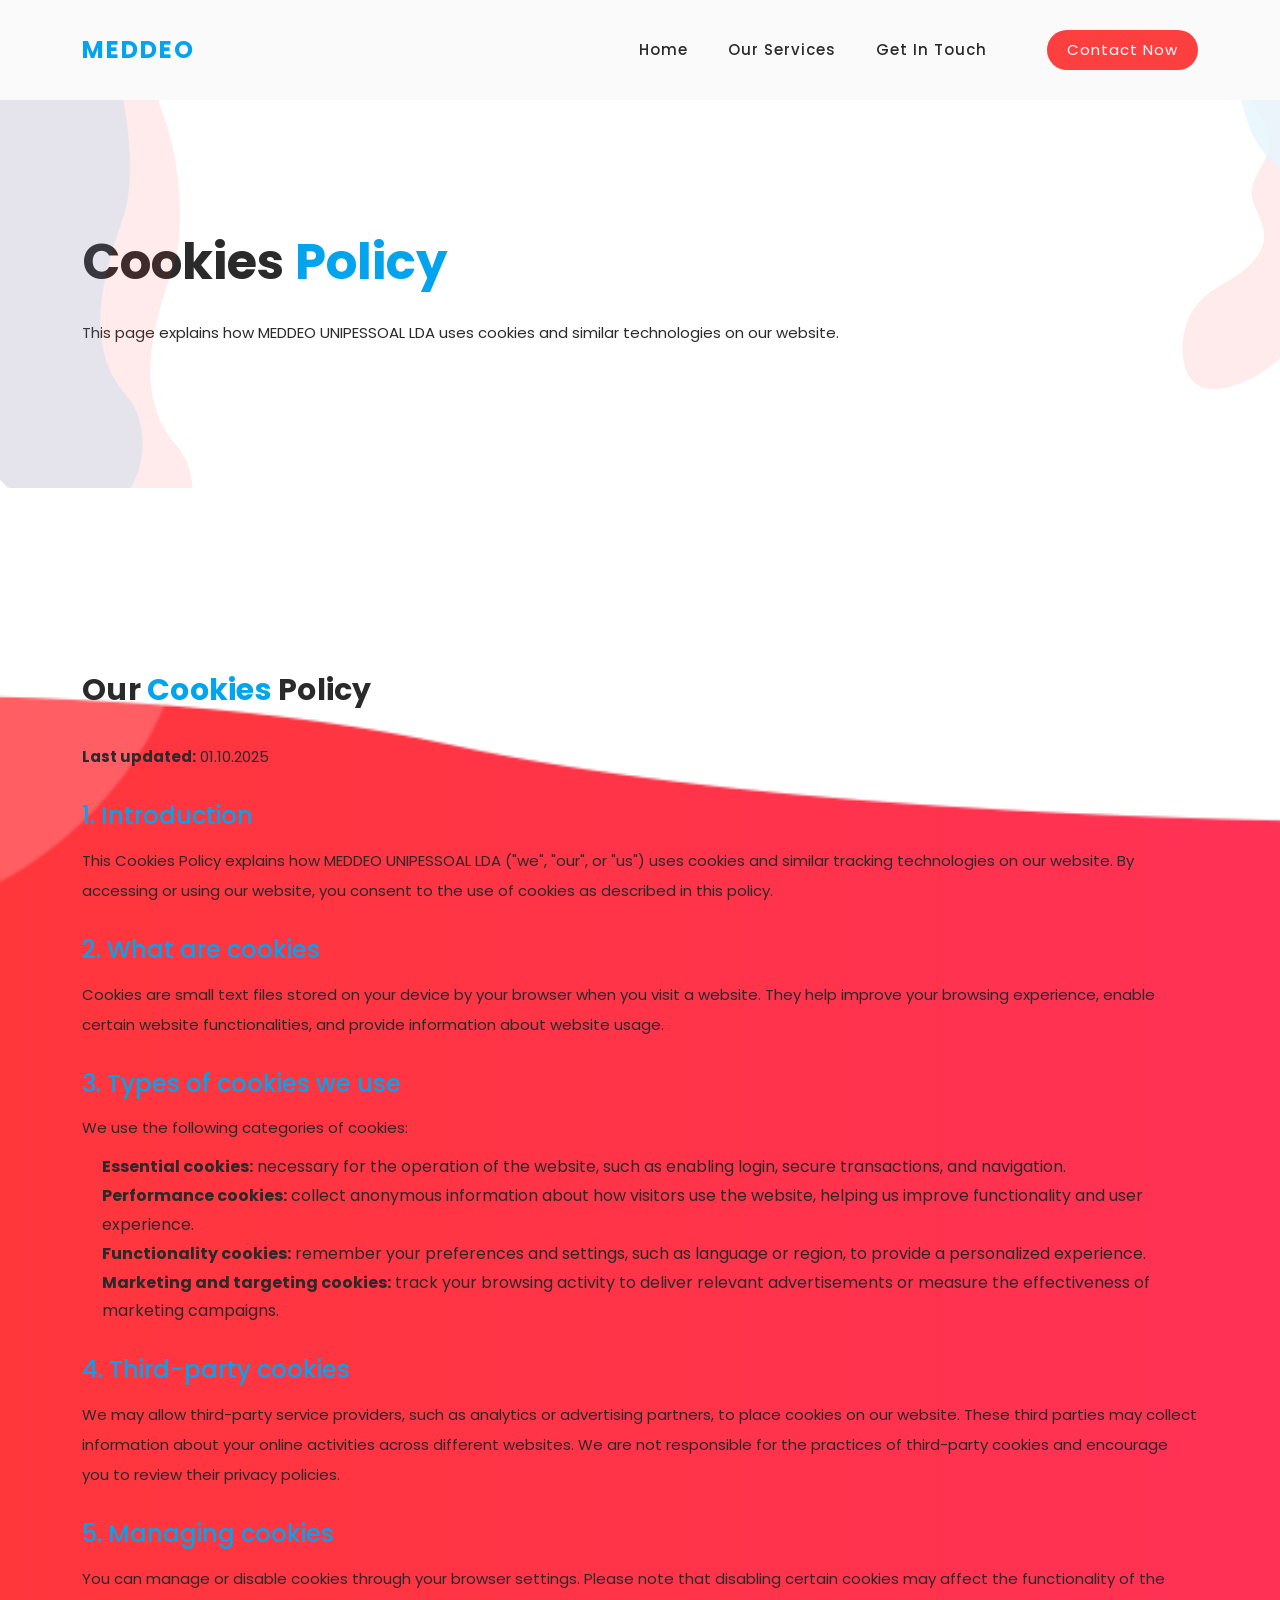
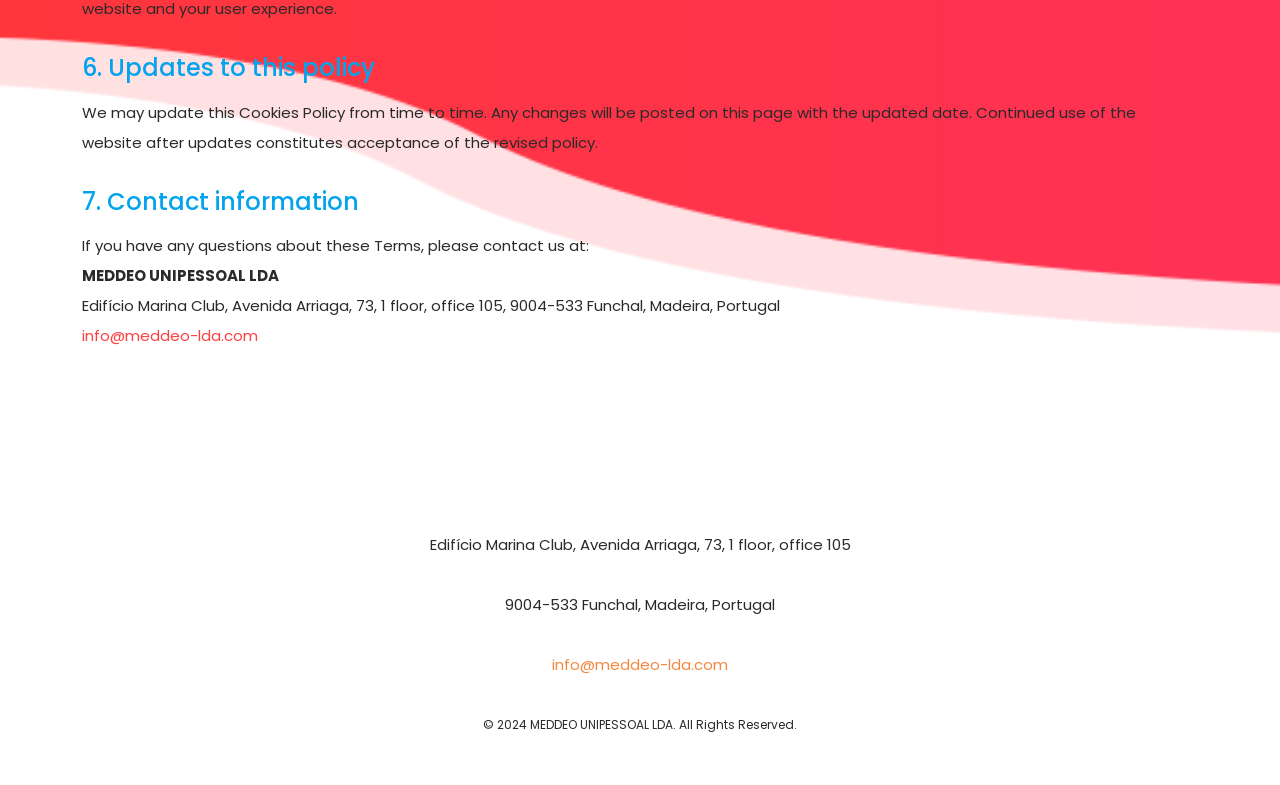
==== cookies-policy.html @ a33d06f6 "a" ====
<!DOCTYPE html>
<html lang="en">

  <head>

    <meta charset="UTF-8">
    <meta name="viewport" content="width=device-width, initial-scale=1, shrink-to-fit=no">
    <meta name="description" content="MEDDEO UNIPESSOAL LDA - Cookies Policy">
    <meta name="author" content="MEDDEO UNIPESSOAL LDA">
    <link rel="preconnect" href="https://fonts.gstatic.com">
    <link href="https://fonts.googleapis.com/css2?family=Poppins:wght@100;200;300;400;500;600;700;800;900&display=swap" rel="stylesheet">

    <title>Cookies Policy - MEDDEO UNIPESSOAL LDA</title>

    <!-- Bootstrap core CSS -->
    <link href="vendor/bootstrap/css/bootstrap.min.css" rel="stylesheet">

    <!-- Additional CSS Files -->
    <link rel="stylesheet" href="assets/css/fontawesome.css">
    <link rel="stylesheet" href="assets/css/templatemo-space-dynamic.css">
    <link rel="stylesheet" href="assets/css/animated.css">
    <link rel="stylesheet" href="assets/css/owl.css">

  </head>

<body>

  <!-- ***** Preloader Start ***** -->
  <div id="js-preloader" class="js-preloader">
    <div class="preloader-inner">
      <span class="dot"></span>
      <div class="dots">
        <span></span>
        <span></span>
        <span></span>
      </div>
    </div>
  </div>
  <!-- ***** Preloader End ***** -->

  <!-- ***** Header Area Start ***** -->
  <header class="header-area header-sticky wow slideInDown" data-wow-duration="0.75s" data-wow-delay="0s">
    <div class="container">
      <div class="row">
        <div class="col-12">
          <nav class="main-nav">
            <!-- ***** Logo Start ***** -->
            <a href="index.html" class="logo">
              <h4>MEDDEO</h4>
            </a>
            <!-- ***** Logo End ***** -->
            <!-- ***** Menu Start ***** -->
            <ul class="nav">
              <li class="scroll-to-section"><a href="index.html#top">Home</a></li>
              <li class="scroll-to-section"><a href="index.html#services">Our Services</a></li>
              <li class="scroll-to-section"><a href="index.html#contact">Get in Touch</a></li>
              <li><div class="main-red-button"><a href="index.html#contact">Contact Now</a></div></li> 
            </ul>        
            <a class='menu-trigger'>
                <span>Menu</span>
            </a>
            <!-- ***** Menu End ***** -->
          </nav>
        </div>
      </div>
    </div>
  </header>
  <!-- ***** Header Area End ***** -->

  <div class="main-banner wow fadeIn" id="top" data-wow-duration="1s" data-wow-delay="0.5s" style="padding: 120px 0px 60px 0px;">
    <div class="container">
      <div class="row">
        <div class="col-lg-12">
          <div class="row">
            <div class="col-lg-12 align-self-center">
              <div class="left-content header-text wow fadeInLeft" data-wow-duration="1s" data-wow-delay="1s">
                <h2>Cookies <em>Policy</em></h2>
                <p>This page explains how MEDDEO UNIPESSOAL LDA uses cookies and similar technologies on our website.</p>
              </div>
            </div>
          </div>
        </div>
      </div>
    </div>
  </div>

  <div id="about" class="about-us section" style="padding-top: 60px;">
    <div class="container">
      <div class="row">
        <div class="col-lg-12">
          <div class="section-heading">
            <h2>Our <em>Cookies</em> Policy</h2>
            <div style="margin-top: 30px; color: #2a2a2a; line-height: 1.8;">
              <p><strong>Last updated:</strong> 01.10.2025</p>

              <h4 style="margin-top: 30px; margin-bottom: 15px; color: #03a4ed;">1. Introduction</h4>
              <p>This Cookies Policy explains how MEDDEO UNIPESSOAL LDA ("we", "our", or "us") uses cookies and similar tracking technologies on our website. By accessing or using our website, you consent to the use of cookies as described in this policy.</p>

              <h4 style="margin-top: 30px; margin-bottom: 15px; color: #03a4ed;">2. What are cookies</h4>
              <p>Cookies are small text files stored on your device by your browser when you visit a website. They help improve your browsing experience, enable certain website functionalities, and provide information about website usage.</p>

              <h4 style="margin-top: 30px; margin-bottom: 15px; color: #03a4ed;">3. Types of cookies we use</h4>
              <p>We use the following categories of cookies:</p>
              <ul style="margin-left: 20px; margin-top: 10px;">
                <li><strong>Essential cookies:</strong> necessary for the operation of the website, such as enabling login, secure transactions, and navigation.</li>
                <li><strong>Performance cookies:</strong> collect anonymous information about how visitors use the website, helping us improve functionality and user experience.</li>
                <li><strong>Functionality cookies:</strong> remember your preferences and settings, such as language or region, to provide a personalized experience.</li>
                <li><strong>Marketing and targeting cookies:</strong> track your browsing activity to deliver relevant advertisements or measure the effectiveness of marketing campaigns.</li>
              </ul>

              <h4 style="margin-top: 30px; margin-bottom: 15px; color: #03a4ed;">4. Third-party cookies</h4>
              <p>We may allow third-party service providers, such as analytics or advertising partners, to place cookies on our website. These third parties may collect information about your online activities across different websites. We are not responsible for the practices of third-party cookies and encourage you to review their privacy policies.</p>

              <h4 style="margin-top: 30px; margin-bottom: 15px; color: #03a4ed;">5. Managing cookies</h4>
              <p>You can manage or disable cookies through your browser settings. Please note that disabling certain cookies may affect the functionality of the website and your user experience.</p>

              <h4 style="margin-top: 30px; margin-bottom: 15px; color: #03a4ed;">6. Updates to this policy</h4>
              <p>We may update this Cookies Policy from time to time. Any changes will be posted on this page with the updated date. Continued use of the website after updates constitutes acceptance of the revised policy.</p>

              <h4 style="margin-top: 30px; margin-bottom: 15px; color: #03a4ed;">7. Contact information</h4>
              <p>If you have any questions about these Terms, please contact us at:</p>
              <p><strong>MEDDEO UNIPESSOAL LDA</strong><br>
              Edifício Marina Club, Avenida Arriaga, 73, 1 floor, office 105, 9004-533 Funchal, Madeira, Portugal<br>
              <a href="mailto:info@meddeo-lda.com" style="color: #fe3f40;">info@meddeo-lda.com</a></p>
            </div>
          </div>
        </div>
      </div>
    </div>
  </div>

  <footer id="newsletter">
    <div class="container">
      <div class="row">
        <div class="col-lg-12 wow fadeIn" data-wow-duration="1s" data-wow-delay="0.25s">
          <div style="text-align: center; color: #fff;">
            <h4 style="margin-bottom: 20px;">MEDDEO UNIPESSOAL LDA</h4>
            <p style="margin-bottom: 10px;">Edifício Marina Club, Avenida Arriaga, 73, 1 floor, office 105</p>
            <p style="margin-bottom: 10px;">9004-533 Funchal, Madeira, Portugal</p>
            <p style="margin-bottom: 20px;"><a href="mailto:info@meddeo-lda.com" style="color: #f48840;">info@meddeo-lda.com</a></p>
            <p style="font-size: 12px; margin-top: 30px;">© 2024 MEDDEO UNIPESSOAL LDA. All Rights Reserved.</p>
          </div>
        </div>
      </div>
    </div>
  </footer>

  <!-- Scripts -->
  <script src="vendor/jquery/jquery.min.js"></script>
  <script src="vendor/bootstrap/js/bootstrap.bundle.min.js"></script>
  <script src="assets/js/owl-carousel.js"></script>
  <script src="assets/js/animation.js"></script>
  <script src="assets/js/imagesloaded.js"></script>
  <script src="assets/js/templatemo-custom.js"></script>

</body>
</html>
---- assets/css/templatemo-space-dynamic.css ----
/* 

TemplateMo 562 Space Dynamic

https://templatemo.com/tm-562-space-dynamic

*/

/* ---------------------------------------------
Table of contents
------------------------------------------------
01. font & reset css
02. reset
03. global styles
04. header
05. banner
06. features
07. testimonials
08. contact
09. footer
10. preloader
11. search
12. portfolio

--------------------------------------------- */
/* 
---------------------------------------------
font & reset css
--------------------------------------------- 
*/
@import url('https://fonts.googleapis.com/css2?family=Poppins:wght@100;200;300;400;500;600;700;800;900&display=swap');
/* 
---------------------------------------------
reset
--------------------------------------------- 
*/
html, body, div, span, applet, object, iframe, h1, h2, h3, h4, h5, h6, p, blockquote, div
pre, a, abbr, acronym, address, big, cite, code, del, dfn, em, font, img, ins, kbd, q,
s, samp, small, strike, strong, sub, sup, tt, var, b, u, i, center, dl, dt, dd, ol, ul, li,
figure, header, nav, section, article, aside, footer, figcaption {
  margin: 0;
  padding: 0;
  border: 0;
  outline: 0;
}

/* clear fix */
.grid:after {
  content: '';
  display: block;
  clear: both;
}

/* ---- .grid-item ---- */

.grid-sizer,
.grid-item {
  width: 50%;
}

.grid-item {
  float: left;
}

.grid-item img {
  display: block;
  max-width: 100%;
}

.clearfix:after {
  content: ".";
  display: block;
  clear: both;
  visibility: hidden;
  line-height: 0;
  height: 0;
}

.clearfix {
  display: inline-block;
}

html[xmlns] .clearfix {
  display: block;
}

* html .clearfix {
  height: 1%;
}

ul, li {
  padding: 0;
  margin: 0;
  list-style: none;
}

header, nav, section, article, aside, footer, hgroup {
  display: block;
}

* {
  box-sizing: border-box;
}

html, body {
  font-family: 'Poppins', sans-serif;
  font-weight: 400;
  background-color: #fff;
  -ms-text-size-adjust: 100%;
  -webkit-font-smoothing: antialiased;
  -moz-osx-font-smoothing: grayscale;
}

a {
  text-decoration: none !important;
}

h1, h2, h3, h4, h5, h6 {
  margin-top: 0px;
  margin-bottom: 0px;
}

ul {
  margin-bottom: 0px;
}

p {
  font-size: 15px;
  line-height: 30px;
  color: #2a2a2a;
}

img {
  width: 100%;
  overflow: hidden;
}

/* 
---------------------------------------------
global styles
--------------------------------------------- 
*/
html,
body {
  background: #fff;
  font-family: 'Poppins', sans-serif;
}

::selection {
  background: #03a4ed;
  color: #fff;
}

::-moz-selection {
  background: #03a4ed;
  color: #fff;
}

@media (max-width: 991px) {
  html, body {
    overflow-x: hidden;
  }
  .mobile-top-fix {
    margin-top: 30px;
    margin-bottom: 0px;
  }
  .mobile-bottom-fix {
    margin-bottom: 30px;
  }
  .mobile-bottom-fix-big {
    margin-bottom: 60px;
  }
}

.page-section {
  margin-top: 120px;
}

.section-heading h2 {
  font-size: 30px;
  text-transform: capitalize;
  color: #2a2a2a;
  font-weight: 700;
  letter-spacing: 0.25px;
  position: relative;
  z-index: 2;
  line-height: 44px;
}

.section-heading h2 em {
  font-style: normal;
  color: #03a4ed;
}

.section-heading h2 span {
  color: #fe3f40;
}

.main-blue-button a {
  display: inline-block;
  background-color: #03a4ed;
  font-size: 15px;
  font-weight: 400;
  color: #fff;
  text-transform: capitalize;
  padding: 12px 25px;
  border-radius: 23px;
  letter-spacing: 0.25px;
}

.main-red-button a {
  display: inline-block;
  background-color: #fe3f40;
  font-size: 15px;
  font-weight: 400;
  color: #fff;
  text-transform: capitalize;
  padding: 12px 25px;
  border-radius: 23px;
  letter-spacing: 0.25px;
}

.main-white-button a {
  display: inline-block;
  background-color: #fff;
  font-size: 15px;
  font-weight: 400;
  color: #fe3f40;
  text-transform: capitalize;
  padding: 12px 25px;
  border-radius: 23px;
  letter-spacing: 0.25px;
}

/* 
---------------------------------------------
header
--------------------------------------------- 
*/

.background-header {
  background-color: #fff!important;
  height: 80px!important;
  position: fixed!important;
  top: 0px;
  left: 0px;
  right: 0px;
  box-shadow: 0px 0px 10px rgba(0,0,0,0.15)!important;
}

.background-header .logo,
.background-header .main-nav .nav li a {
  color: #1e1e1e!important;
}

.background-header .main-nav .nav li:hover a {
  color: #fe3f40!important;
}

.background-header .nav li a.active {
  color: #fe3f40!important;
}

.header-area {
  background-color: #fafafa;
  position: absolute;
  top: 0px;
  left: 0px;
  right: 0px;
  z-index: 100;
  height: 100px;
  -webkit-transition: all .5s ease 0s;
  -moz-transition: all .5s ease 0s;
  -o-transition: all .5s ease 0s;
  transition: all .5s ease 0s;
}

.header-area .main-nav {
  min-height: 80px;
  background: transparent;
}

.header-area .main-nav .logo {
  line-height: 100px;
  color: #fff;
  font-size: 24px;
  font-weight: 700;
  text-transform: uppercase;
  letter-spacing: 2px;
  float: left;
  -webkit-transition: all 0.3s ease 0s;
  -moz-transition: all 0.3s ease 0s;
  -o-transition: all 0.3s ease 0s;
  transition: all 0.3s ease 0s;
}

.header-area .main-nav .logo h4 {
    font-size: 24px;
    font-weight: 700;
    text-transform: uppercase;
    color: #03a4ed;
    line-height: 100px;
    float: left;
    -webkit-transition: all 0.3s ease 0s;
    -moz-transition: all 0.3s ease 0s;
    -o-transition: all 0.3s ease 0s;
    transition: all 0.3s ease 0s;
}

.logo h4 span {
  color: #fe3f40;
}

.background-header .main-nav .logo h4 {
  line-height: 80px;
}

.background-header .main-nav .nav {
  margin-top: 20px !important;
}

.header-area .main-nav .nav {
  float: right;
  margin-top: 30px;
  margin-right: 0px;
  background-color: transparent;
  -webkit-transition: all 0.3s ease 0s;
  -moz-transition: all 0.3s ease 0s;
  -o-transition: all 0.3s ease 0s;
  transition: all 0.3s ease 0s;
  position: relative;
  z-index: 999;
}

.header-area .main-nav .nav li {
  padding-left: 20px;
  padding-right: 20px;
}

.header-area .main-nav .nav li:last-child {
  padding-right: 0px;
  padding-left: 40px;
}

.header-area .main-nav .nav li:last-child a ,
.background-header .main-nav .nav li:last-child a {
  color: #fff !important;
  padding: 0px 20px;
  font-weight: 400;
}

.header-area .main-nav .nav li:last-child a:hover,
.header-area .main-nav .nav li:last-child a.active {
  color: #fff !important;
}

.header-area .main-nav .nav li a {
  display: block;
  font-weight: 500;
  font-size: 15px;
  color: #2a2a2a;
  text-transform: capitalize;
  -webkit-transition: all 0.3s ease 0s;
  -moz-transition: all 0.3s ease 0s;
  -o-transition: all 0.3s ease 0s;
  transition: all 0.3s ease 0s;
  height: 40px;
  line-height: 40px;
  border: transparent;
  letter-spacing: 1px;
}

.header-area .main-nav .nav li a {
  color: #2a2a2a;
}

.header-area .main-nav .nav li:hover a,
.header-area .main-nav .nav li a.active {
  color: #fe3f40!important;
}

.background-header .main-nav .nav li:hover a,
.background-header .main-nav .nav li a.active {
  color: #fe3f40!important;
  opacity: 1;
}

.header-area .main-nav .nav li:last-child a:hover ,
.background-header .main-nav .nav li:last-child a:hover {
  background-color: #03a4ed;
}

.header-area .main-nav .nav li.submenu {
  position: relative;
  padding-right: 30px;
}

.header-area .main-nav .nav li.submenu:after {
  font-family: FontAwesome;
  content: "\f107";
  font-size: 12px;
  color: #2a2a2a;
  position: absolute;
  right: 18px;
  top: 12px;
}

.background-header .main-nav .nav li.submenu:after {
  color: #2a2a2a;
}

.header-area .main-nav .nav li.submenu ul {
  position: absolute;
  width: 200px;
  box-shadow: 0 2px 28px 0 rgba(0, 0, 0, 0.06);
  overflow: hidden;
  top: 50px;
  opacity: 0;
  transform: translateY(+2em);
  visibility: hidden;
  z-index: -1;
  transition: all 0.3s ease-in-out 0s, visibility 0s linear 0.3s, z-index 0s linear 0.01s;
}

.header-area .main-nav .nav li.submenu ul li {
  margin-left: 0px;
  padding-left: 0px;
  padding-right: 0px;
}

.header-area .main-nav .nav li.submenu ul li a {
  opacity: 1;
  display: block;
  background: #f7f7f7;
  color: #2a2a2a!important;
  padding-left: 20px;
  height: 40px;
  line-height: 40px;
  -webkit-transition: all 0.3s ease 0s;
  -moz-transition: all 0.3s ease 0s;
  -o-transition: all 0.3s ease 0s;
  transition: all 0.3s ease 0s;
  position: relative;
  font-size: 13px;
  font-weight: 400;
  border-bottom: 1px solid #eee;
}

.header-area .main-nav .nav li.submenu ul li a:hover {
  background: #fff;
  color: #fe3f40!important;
  padding-left: 25px;
}

.header-area .main-nav .nav li.submenu ul li a:hover:before {
  width: 3px;
}

.header-area .main-nav .nav li.submenu:hover ul {
  visibility: visible;
  opacity: 1;
  z-index: 1;
  transform: translateY(0%);
  transition-delay: 0s, 0s, 0.3s;
}

.header-area .main-nav .menu-trigger {
  cursor: pointer;
  display: block;
  position: absolute;
  top: 33px;
  width: 32px;
  height: 40px;
  text-indent: -9999em;
  z-index: 99;
  right: 40px;
  display: none;
}

.background-header .main-nav .menu-trigger {
  top: 23px;
}

.header-area .main-nav .menu-trigger span,
.header-area .main-nav .menu-trigger span:before,
.header-area .main-nav .menu-trigger span:after {
  -moz-transition: all 0.4s;
  -o-transition: all 0.4s;
  -webkit-transition: all 0.4s;
  transition: all 0.4s;
  background-color: #1e1e1e;
  display: block;
  position: absolute;
  width: 30px;
  height: 2px;
  left: 0;
}

.background-header .main-nav .menu-trigger span,
.background-header .main-nav .menu-trigger span:before,
.background-header .main-nav .menu-trigger span:after {
  background-color: #1e1e1e;
}

.header-area .main-nav .menu-trigger span:before,
.header-area .main-nav .menu-trigger span:after {
  -moz-transition: all 0.4s;
  -o-transition: all 0.4s;
  -webkit-transition: all 0.4s;
  transition: all 0.4s;
  background-color: #1e1e1e;
  display: block;
  position: absolute;
  width: 30px;
  height: 2px;
  left: 0;
  width: 75%;
}

.background-header .main-nav .menu-trigger span:before,
.background-header .main-nav .menu-trigger span:after {
  background-color: #1e1e1e;
}

.header-area .main-nav .menu-trigger span:before,
.header-area .main-nav .menu-trigger span:after {
  content: "";
}

.header-area .main-nav .menu-trigger span {
  top: 16px;
}

.header-area .main-nav .menu-trigger span:before {
  -moz-transform-origin: 33% 100%;
  -ms-transform-origin: 33% 100%;
  -webkit-transform-origin: 33% 100%;
  transform-origin: 33% 100%;
  top: -10px;
  z-index: 10;
}

.header-area .main-nav .menu-trigger span:after {
  -moz-transform-origin: 33% 0;
  -ms-transform-origin: 33% 0;
  -webkit-transform-origin: 33% 0;
  transform-origin: 33% 0;
  top: 10px;
}

.header-area .main-nav .menu-trigger.active span,
.header-area .main-nav .menu-trigger.active span:before,
.header-area .main-nav .menu-trigger.active span:after {
  background-color: transparent;
  width: 100%;
}

.header-area .main-nav .menu-trigger.active span:before {
  -moz-transform: translateY(6px) translateX(1px) rotate(45deg);
  -ms-transform: translateY(6px) translateX(1px) rotate(45deg);
  -webkit-transform: translateY(6px) translateX(1px) rotate(45deg);
  transform: translateY(6px) translateX(1px) rotate(45deg);
  background-color: #1e1e1e;
}

.background-header .main-nav .menu-trigger.active span:before {
  background-color: #1e1e1e;
}

.header-area .main-nav .menu-trigger.active span:after {
  -moz-transform: translateY(-6px) translateX(1px) rotate(-45deg);
  -ms-transform: translateY(-6px) translateX(1px) rotate(-45deg);
  -webkit-transform: translateY(-6px) translateX(1px) rotate(-45deg);
  transform: translateY(-6px) translateX(1px) rotate(-45deg);
  background-color: #1e1e1e;
}

.background-header .main-nav .menu-trigger.active span:after {
  background-color: #1e1e1e;
}

.header-area.header-sticky {
  min-height: 80px;
}

.header-area .nav {
  margin-top: 30px;
}

.header-area.header-sticky .nav li a.active {
  color: #fe3f40;
}

@media (max-width: 1200px) {
  .header-area .main-nav .nav li {
    padding-left: 12px;
    padding-right: 12px;
  }
  .header-area .main-nav:before {
    display: none;
  }
}

@media (max-width: 992px) {
  .header-area .main-nav .nav li:last-child  ,
  .background-header .main-nav .nav li:last-child {
    display: none;
  }
  .header-area .main-nav .nav li:nth-child(6),
  .background-header .main-nav .nav li:nth-child(6) {
    padding-right: 0px;
  }
}

@media (max-width: 767px) {
  .background-header .main-nav .nav {
    margin-top: 80px !important;
  }
  .header-area .main-nav .logo {
    color: #1e1e1e;
  }
  .header-area.header-sticky .nav li a:hover,
  .header-area.header-sticky .nav li a.active {
    color: #fe3f40!important;
    opacity: 1;
  }
  .header-area.header-sticky .nav li.search-icon a {
    width: 100%;
  }
  .header-area {
    background-color: #f7f7f7;
    padding: 0px 15px;
    height: 100px;
    box-shadow: none;
    text-align: center;
  }
  .header-area .container {
    padding: 0px;
  }
  .header-area .logo {
    margin-left: 30px;
  }
  .header-area .menu-trigger {
    display: block !important;
  }
  .header-area .main-nav {
    overflow: hidden;
  }
  .header-area .main-nav .nav {
    float: none;
    width: 100%;
    display: none;
    -webkit-transition: all 0s ease 0s;
    -moz-transition: all 0s ease 0s;
    -o-transition: all 0s ease 0s;
    transition: all 0s ease 0s;
    margin-left: 0px;
  }
  .background-header .nav {
    margin-top: 80px;
  }
  .header-area .main-nav .nav li:first-child {
    border-top: 1px solid #eee;
  }
  .header-area.header-sticky .nav {
    margin-top: 100px;
  }
  .header-area .main-nav .nav li {
    width: 100%;
    background: #fff;
    border-bottom: 1px solid #e7e7e7;
    padding-left: 0px !important;
    padding-right: 0px !important;
  }
  .header-area .main-nav .nav li a {
    height: 50px !important;
    line-height: 50px !important;
    padding: 0px !important;
    border: none !important;
    background: #f7f7f7 !important;
    color: #191a20 !important;
  }
  .header-area .main-nav .nav li a:hover {
    background: #eee !important;
    color: #fe3f40!important;
  }
  .header-area .main-nav .nav li.submenu ul {
    position: relative;
    visibility: inherit;
    opacity: 1;
    z-index: 1;
    transform: translateY(0%);
    transition-delay: 0s, 0s, 0.3s;
    top: 0px;
    width: 100%;
    box-shadow: none;
    height: 0px;
  }
  .header-area .main-nav .nav li.submenu ul li a {
    font-size: 12px;
    font-weight: 400;
  }
  .header-area .main-nav .nav li.submenu ul li a:hover:before {
    width: 0px;
  }
  .header-area .main-nav .nav li.submenu ul.active {
    height: auto !important;
  }
  .header-area .main-nav .nav li.submenu:after {
    color: #3B566E;
    right: 25px;
    font-size: 14px;
    top: 15px;
  }
  .header-area .main-nav .nav li.submenu:hover ul, .header-area .main-nav .nav li.submenu:focus ul {
    height: 0px;
  }
}

@media (min-width: 767px) {
  .header-area .main-nav .nav {
    display: flex !important;
  }
}

/* 
---------------------------------------------
preloader
--------------------------------------------- 
*/

.js-preloader {
    position: fixed;
    top: 0;
    left: 0;
    right: 0;
    bottom: 0;
    background-color: #fff;
    display: -webkit-box;
    display: flex;
    -webkit-box-align: center;
    align-items: center;
    -webkit-box-pack: center;
    justify-content: center;
    opacity: 1;
    visibility: visible;
    z-index: 9999;
    -webkit-transition: opacity 0.25s ease;
    transition: opacity 0.25s ease;
}

.js-preloader.loaded {
    opacity: 0;
    visibility: hidden;
    pointer-events: none;
}

@-webkit-keyframes dot {
    50% {
        -webkit-transform: translateX(96px);
        transform: translateX(96px);
    }
}

@keyframes dot {
    50% {
        -webkit-transform: translateX(96px);
        transform: translateX(96px);
    }
}

@-webkit-keyframes dots {
    50% {
        -webkit-transform: translateX(-31px);
        transform: translateX(-31px);
    }
}

@keyframes dots {
    50% {
        -webkit-transform: translateX(-31px);
        transform: translateX(-31px);
    }
}

.preloader-inner {
    position: relative;
    width: 142px;
    height: 40px;
    background: #fff;
}

.preloader-inner .dot {
    position: absolute;
    width: 16px;
    height: 16px;
    top: 12px;
    left: 15px;
    background: #fe3f40;
    border-radius: 50%;
    -webkit-transform: translateX(0);
    transform: translateX(0);
    -webkit-animation: dot 2.8s infinite;
    animation: dot 2.8s infinite;
}

.preloader-inner .dots {
    -webkit-transform: translateX(0);
    transform: translateX(0);
    margin-top: 12px;
    margin-left: 31px;
    -webkit-animation: dots 2.8s infinite;
    animation: dots 2.8s infinite;
}

.preloader-inner .dots span {
    display: block;
    float: left;
    width: 16px;
    height: 16px;
    margin-left: 16px;
    background: #fe3f40;
    border-radius: 50%;
}



/* 
---------------------------------------------
Banner Style
--------------------------------------------- 
*/

.main-banner {
  background-repeat: no-repeat;
  background-position: center center;
  background-size: cover;
  padding: 226px 0px 120px 0px;
  position: relative;
  overflow: hidden;
}

.main-banner:after {
  content: '';
  background-image: url(../images/baner-dec-left.png);
  background-repeat: no-repeat;
  position: absolute;
  left: 0;
  top: 100px;
  width: 193px;
  height: 467px;
}

.main-banner:before {
  content: '';
  background-image: url(../images/baner-dec-right.png);
  background-repeat: no-repeat;
  position: absolute;
  right: 0;
  top: 100px;
  width: 98px;
  height: 290px;
}

.main-banner .left-content {
  margin-right: 45px;
}

.main-banner .left-content h6 {
  text-transform: uppercase;
  font-size: 18px;
  color: #fe3f40;
  margin-bottom: 15px;
}

.main-banner .left-content h2 {
  font-size: 50px;
  font-weight: 700;
  color: #2a2a2a;
  line-height: 72px;
}

.main-banner .left-content h2 em {
  color: #03a4ed;
  font-style: normal;
}

.main-banner .left-content h2 span {
  color: #fe3f40;
}

.main-banner .left-content p {
  margin: 20px 0px;
}

.main-banner .left-content form {
  margin-top: 30px;
  width: 470px;
  height: 66px;
  position: relative;
}

.main-banner .left-content form button {
  position: absolute;
  right: 10px;
  top: 10px;
  display: inline-block;
  background-color: #fff;
  font-size: 15px;
  font-weight: 500;
  color: #fe3f40;
  text-transform: capitalize;
  padding: 12px 25px;
  border-radius: 23px;
  letter-spacing: 0.25px;
  outline: none;
  border: none;
}

.main-banner .left-content form input {
  width: 470px;
  height: 66px;
  background-color: #03a4ed;
  border-radius: 33px;
  border: none;
  outline: none;
  padding: 0px 25px;
  color: #fff;
  letter-spacing: 0.25px;
  font-size: 15px;
  font-weight: 300;
}

.main-banner .left-content form input::placeholder {
  color: #fff;
}



/* 
---------------------------------------------
About Us Style
--------------------------------------------- 
*/

#about {
  margin-top: 120px;
}

.about-us {
  background-image: url(../images/about-bg.png);
  background-repeat: no-repeat;
  background-position: center center;
  background-size: cover;
  padding: 140px 0px 120px 0px;
}

.about-us .left-image {
  margin-right: 45px;
}

.about-us .services .item {
  margin-bottom: 30px;
}

.about-us .services .item .icon {
  float: left;
  margin-right: 25px;
}

.about-us .services .item .icon img {
  max-width: 70px;
}

.about-us .services .item h4 {
  color: #fff;
  font-size: 20px;
  font-weight: 700;
  margin-bottom: 12px;
}

.about-us .services .item p {
  color: #fff;
}


/* 
---------------------------------------------
Services Style
--------------------------------------------- 
*/

.our-services {
  margin-top: 0px;
  padding-top: 120px;
}

.our-services .left-image {
  margin-right: 45px;
}

.our-services .section-heading h2 {
  margin-right: 100px;
}

.our-services .section-heading p {
  margin-top: 30px;
  margin-bottom: 60px;
}

.our-services .progress-skill-bar {
  margin-bottom: 30px;
  position: relative;
  width: 100%;
}

.our-services .progress-skill-bar span {
  position: absolute;
  top: 0;
  font-size: 18px;
  font-weight: 600;
  color: #03a4ed;
}

.our-services .first-bar span {
  left: 69%;
}

.our-services .second-bar span {
  left: 81%;
}

.our-services .third-bar span {
  left: 88%;
}

.our-services .progress-skill-bar h4 {
  font-size: 18px;
  font-weight: 700;
  color: #2a2a2a;
  margin-bottom: 14px;
}

.our-services .progress-skill-bar .full-bar {
  width: 100%;
  height: 6px;
  border-radius: 3px;
  background-color: #f7eff1;
  position: relative;
  z-index: 1;
}

.our-services .progress-skill-bar .filled-bar {
  background: rgb(255,77,30);
  background: linear-gradient(105deg, rgba(255,77,30,1) 0%, rgba(255,44,109,1) 100%);
  height: 6px;
  border-radius: 3px;
  margin-bottom: -6px;
  position: relative;
  z-index: 2;
}

.our-services .first-bar .filled-bar {
  width: 71%;
}

.our-services .second-bar .filled-bar {
  width: 83%;
}

.our-services .third-bar .filled-bar {
  width: 90%;
}


/* 
---------------------------------------------
Portfolio
--------------------------------------------- 
*/

.our-portfolio {
  padding-top: 120px;
  margin-top: 0px;
}

.our-portfolio .section-heading h2 {
  text-align: center;
  margin: 0px 90px 0px 90px;
  margin-bottom: 120px;
  position: relative;
  z-index: 1;
}

.our-portfolio .item {
  position: relative;
}

.our-portfolio .item:hover .hidden-content {
  top: -100px;
  opacity: 1;
  visibility: visible;
}

.our-portfolio .item:hover .showed-content {
  top: 90px;
}

.our-portfolio .hidden-content {
  background: rgb(255,77,30);
  background: linear-gradient(105deg, rgba(255,77,30,1) 0%, rgba(255,44,109,1) 100%);
  padding: 30px;
  border-radius: 20px;
  text-align: center;
  opacity: 0;
  top: 0;
  visibility: hidden;
  position: absolute;
  z-index: 2;
  transition: all 0.5s;
}

.our-portfolio .hidden-content:after {
  width: 20px;
  height: 20px;
  position: absolute;
  background: rgb(255,77,30);
  content: '';
  left: 50%;
  bottom: -8px;
  margin-left: -5px;
  transform: rotate(45deg);
  background: linear-gradient(105deg, rgba(255,52,69,1) 0%, rgba(255,51,78,1) 100%);
  z-index: -1;
}

.our-portfolio .hidden-content h4 {
  font-size: 20px;
  font-weight: 700;
  color: #fff;
  margin-bottom: 20px;
}

.our-portfolio .hidden-content p {
  color: #fff;
}

.our-portfolio .showed-content {
  top: 0px;
  position: relative;
  z-index: 3;
  background-color: #fff;
  text-align: center;
  padding: 50px;
  border-radius: 20px;
  box-shadow: 0px 0px 10px rgba(0,0,0,0.1);
  transition: all 0.5s;
}

.our-portfolio .showed-content img {
  max-width: 100px;
}


/* 
---------------------------------------------
Blog
--------------------------------------------- 
*/

.our-blog {
  position: relative;
  margin-top: 80px;
  padding-top: 120px;
}

.our-blog .section-heading h2 {
  margin-right: 180px;
}

.our-blog .top-dec {
  text-align: right;
  margin-top: -80px;
}

.our-blog .top-dec img {
  max-width: 270px;
}

.our-blog .left-image {
  position: relative;
}

.our-blog .left-image img {
  border-radius: 20px;
  box-shadow: 0px 0px 15px rgba(0,0,0,0.1);
}

.our-blog .left-image .info {
  position: relative;
}

.our-blog .left-image .info .inner-content {
  background-color: #fff;
  box-shadow: 0px 0px 15px rgba(0,0,0,0.1);
  border-radius: 20px;
  margin-right: 75px;
  position: absolute;
  margin-top: -100px;
  padding: 30px;
}

.our-blog .left-image ul li {
  display: inline-block;
  font-size: 15px;
  color: #afafaf;
  font-weight: 300;
  margin-right: 20px;
}

.our-blog .left-image ul li:last-child {
  margin-right: 0px;
}

.our-blog .left-image ul li i {
  color: #ff4d61;
  font-size: 16px;
  margin-right: 8px;
}

.our-blog .left-image h4 {
  font-size: 20px;
  font-weight: 700;
  color: #2a2a2a;
  margin: 20px 0px 15px 0px;
}

.our-blog .left-image .info .main-blue-button {
  position: absolute;
  bottom: -80px;
  left: 0;
}

.our-blog .right-list {
  margin-left: 30px;
}

.our-blog .right-list ul li {
  display: inline-flex;
  width: 100%;
  margin-bottom: 30px;
}

.our-blog .right-list .left-content {
  margin-right: 45px;
}

.our-blog .right-list .left-content span {
  font-size: 15px;
  color: #afafaf;
  font-weight: 300;
}

.our-blog .right-list .left-content span i {
  color: #ff4d61;
  font-size: 16px;
  margin-right: 8px;
}

.our-blog .right-list .left-content h4 {
  font-size: 20px;
  font-weight: 700;
  color: #2a2a2a;
  margin: 20px 0px 15px 0px;
}


.our-blog .right-list .right-image img {
  width: 250px;
  border-radius: 20px;
}


/* 
---------------------------------------------
contact
--------------------------------------------- 
*/

.contact-us {
  padding: 160px 0px;
  background-image: url(../images/contact-bg.png);
  background-repeat: no-repeat;
  background-position: center center;
  background-size: cover;
}

.contact-us .section-heading h2,
.contact-us .section-heading h2 em,
.contact-us .section-heading h2 span {
  color: #fff;
}

.contact-us .section-heading p {
  color: #fff;
  margin-top: 30px;
}

.phone-info {
  margin-top: 40px;
}

.phone-info h4 {
  font-size: 20px;
  font-weight: 700;
  color: #fff;
}

.phone-info h4 span i {
  width: 46px;
  height: 46px;
  display: inline-block;
  text-align: center;
  line-height: 46px;
  background-color: #fff;
  border-radius: 50%;
  color: #ff3b2c;
  font-size: 22px;
  margin-left: 30px;
  margin-right: 15px;
}

.phone-info h4 span a {
  color: #fff;
  font-size: 15px;
  font-weight: 400;
}

form#contact .contact-dec {
  position: absolute;
  right: -166px;
  bottom: 0;
}

form#contact .contact-dec img {
  max-width: 178px;
}

form#contact {
  margin-left: 30px;
  position: relative;
  background-color: #fff;
  padding: 60px 30px;
  border-radius: 20px;
}

form#contact input {
  width: 100%;
  height: 46px;
  border-radius: 33px;
  background-color: #d1f3ff;
  border: none;
  outline: none;
  font-size: 15px;
  font-weight: 300;
  color: #2a2a2a;
  padding: 0px 20px;
  margin-bottom: 20px;
}

form#contact input::placeholder {
  color: #2a2a2a;
}

form#contact textarea {
  width: 100%;
  min-width: 100%;
  max-width: 100%;
  max-height: 180px;
  min-height: 140px;
  height: 140px;
  border-radius: 20px;
  background-color: #d1f3ff;
  border: none;
  outline: none;
  font-size: 15px;
  font-weight: 300;
  color: #2a2a2a;
  padding: 15px 20px;
  margin-bottom: 20px;
}

form#contact textarea::placeholder {
  color: #2a2a2a;
}

form#contact button {
  display: inline-block;
  background-color: #03a4ed;
  font-size: 15px;
  font-weight: 400;
  color: #fff;
  text-transform: capitalize;
  padding: 12px 25px;
  border-radius: 23px;
  letter-spacing: 0.25px;
  border: none;
  outline: none;
  transition: all .3s;
}

form#contact button:hover {
  background-color: #fe3f40;
}


/* 
---------------------------------------------
Footer Style
--------------------------------------------- 
*/

footer p {
  text-align: center;
  margin: 30px 0px 45px 0px;
}

footer p a {
  color: #fe3f40;
}

/* 
---------------------------------------------
responsive
--------------------------------------------- 
*/

@media (max-width: 1645px) {
  form#contact .contact-dec {
    display: none;
  }
}

@media (max-width: 992px) {
  .main-banner {
    padding-top: 196px;
  }
  .main-banner .left-content {
    margin-right: 0px;
    text-align: center;
    margin-bottom: 45px;
  }
  .main-banner:after {
    top: 76px;
    z-index: -1;
  }
  .main-banner .left-content form,
  .main-banner .left-content form input {
    width: 100%!important;
  }
  #about {
    margin-top: 0px;
  }
  .about-us {
    position: relative;
    background-image: none;
    padding: 0px;
  }
  .about-us .left-image {
    margin-right: 0px;
    position: absolute;
    bottom: -220px;
    right: 0;
  }
  .about-us .services {
    text-align: center;
  }
  .about-us .services .item  {
    background: rgb(255,77,30);
    background: linear-gradient(105deg, rgba(255,77,30,1) 0%, rgba(255,44,109,1) 100%);
    padding: 30px;
    border-radius: 20px;
    display: inline-block;
  }
  .about-us .services .item .right-text {
    text-align: left;
  }
  .our-services {
    margin-top: 200px;
  }
  .our-services .left-image {
    margin-right: 0px;
    margin-bottom: 45px;
  }
  .our-services .section-heading h2,
  .our-services .section-heading p {
    margin-right: 0px;
    text-align: center;
  }
  .our-portfolio .section-heading h2 {
    margin: 0px 0px 80px 0px;
  }
  .our-portfolio .item {
    margin-bottom: 15px;
  }
  .our-blog {
    margin-top: 0px;
  }
  .our-blog .top-dec {
    display: none;
  }
  .our-blog .section-heading h2 {
    margin-right: 0px;
    text-align: center;
    margin-bottom: 45px;
  }
  .our-blog .left-image .info .inner-content {
    position: relative;
    margin-right: 0px;
  }
  .our-blog .left-image .info .main-blue-button {
    position: relative;
    bottom: 0px;
    margin-top: 30px;
  }
  .our-blog .left-image {
    margin-bottom: 45px;
  }
  .contact-us {
    margin-top: 60px;
    padding: 120px 0px;
  }
  .contact-us .section-heading {
    text-align: center;
  }
  form#contact {
    margin-left: 0px;
    margin-top: 30px;
  }
  form#contact .contact-dec {
    display: none;
  }
  footer p {
    margin: 15px 0px 30px 0px;
  }
}

@media (max-width: 767px) {
  .about-us .left-image {
    bottom: -280px;
  }
  .our-blog .right-list {
    margin-left: 0px;
  }
  .our-blog .right-list ul li {
    display: inline-block;
    margin-top: 0px;
    padding-top: 30px;
    border-top: 1px solid #eee;
  }
  .our-blog .right-list .left-content {
    margin-right: 0px;
    width: 100%;
    margin-bottom: 15px;
  }
  .our-blog .right-list .right-image,
  .our-blog .right-list .right-image img {
    width: 100%;
  }
  .phone-info h4 span {
    display: block;
    margin-top: 15px;
  }
  .phone-info h4 span i {
    margin-left: 0px;
  }
}

/*
---------------------------------------------
Services Work List
---------------------------------------------
*/

.services-work-list {
  margin-top: 40px;
}

.work-item {
  display: flex;
  align-items: center;
  margin-bottom: 20px;
  padding: 18px 20px;
  background: rgba(255, 255, 255, 0.05);
  border-radius: 12px;
  border-left: 4px solid transparent;
  background-image: linear-gradient(rgba(255, 255, 255, 0.05), rgba(255, 255, 255, 0.05)),
                    linear-gradient(105deg, rgba(255,77,30,1) 0%, rgba(255,44,109,1) 100%);
  background-origin: border-box;
  background-clip: content-box, border-box;
  transition: all 0.3s ease;
  position: relative;
  overflow: hidden;
}

.work-item::before {
  content: '';
  position: absolute;
  top: 0;
  left: 0;
  right: 0;
  bottom: 0;
  background: linear-gradient(105deg, rgba(255,77,30,0.1) 0%, rgba(255,44,109,0.1) 100%);
  opacity: 0;
  transition: opacity 0.3s ease;
  z-index: 1;
}

.work-item:hover::before {
  opacity: 1;
}

.work-item:hover {
  transform: translateY(-5px);
  box-shadow: 0 10px 30px rgba(255, 77, 30, 0.2);
}

.work-number {
  background: linear-gradient(105deg, rgba(255,77,30,1) 0%, rgba(255,44,109,1) 100%);
  color: #fff;
  width: 40px;
  height: 40px;
  border-radius: 50%;
  display: flex;
  align-items: center;
  justify-content: center;
  font-size: 18px;
  font-weight: 700;
  margin-right: 18px;
  flex-shrink: 0;
  position: relative;
  z-index: 2;
  box-shadow: 0 3px 10px rgba(255, 77, 30, 0.3);
}

.work-content {
  flex: 1;
  position: relative;
  z-index: 2;
}

.work-content h4 {
  color: #fff;
  font-size: 18px;
  font-weight: 700;
  margin-bottom: 6px;
  line-height: 1.3;
}

.work-content p {
  color: rgba(255, 255, 255, 0.8);
  font-size: 14px;
  line-height: 1.5;
  margin: 0;
}

@media (max-width: 768px) {
  .work-item {
    flex-direction: column;
    text-align: center;
    padding: 15px;
    margin-bottom: 15px;
  }

  .work-number {
    margin-right: 0;
    margin-bottom: 12px;
    width: 35px;
    height: 35px;
    font-size: 16px;
  }

  .work-content h4 {
    font-size: 16px;
    margin-bottom: 5px;
  }

  .work-content p {
    font-size: 13px;
  }
}

/*
---------------------------------------------
Cookie Banner
---------------------------------------------
*/

.cookie-banner {
  position: fixed;
  bottom: 0;
  left: 0;
  right: 0;
  background: linear-gradient(105deg, rgba(255,77,30,1) 0%, rgba(255,44,109,1) 100%);
  color: #fff;
  padding: 20px 0;
  z-index: 9999;
  box-shadow: 0 -2px 10px rgba(0,0,0,0.1);
  animation: slideUp 0.5s ease-out;
}

@keyframes slideUp {
  from {
    transform: translateY(100%);
  }
  to {
    transform: translateY(0);
  }
}

.cookie-content {
  max-width: 1200px;
  margin: 0 auto;
  padding: 0 20px;
  display: flex;
  align-items: center;
  justify-content: space-between;
  flex-wrap: wrap;
}

.cookie-text {
  flex: 1;
  margin-right: 20px;
}

.cookie-text h4 {
  margin: 0 0 10px 0;
  font-size: 18px;
  font-weight: 700;
}

.cookie-text p {
  margin: 0;
  font-size: 14px;
  line-height: 1.5;
}

.cookie-buttons {
  display: flex;
  align-items: center;
  gap: 15px;
  flex-wrap: wrap;
}

.cookie-link {
  color: #fff;
  text-decoration: underline;
  font-size: 14px;
  transition: opacity 0.3s ease;
}

.cookie-link:hover {
  opacity: 0.8;
  color: #fff;
  text-decoration: underline;
}

.cookie-accept-btn, .cookie-reject-btn {
  border: none;
  padding: 10px 20px;
  border-radius: 25px;
  font-weight: 600;
  font-size: 14px;
  cursor: pointer;
  transition: all 0.3s ease;
  min-width: 120px;
}

.cookie-accept-btn {
  background: #fff;
  color: #ff4d61;
}

.cookie-accept-btn:hover {
  background: #f0f0f0;
  transform: translateY(-2px);
}

.cookie-reject-btn {
  background: transparent;
  color: #fff;
  border: 2px solid #fff;
}

.cookie-reject-btn:hover {
  background: #fff;
  color: #ff4d61;
  transform: translateY(-2px);
}

@media (max-width: 768px) {
  .cookie-content {
    flex-direction: column;
    text-align: center;
  }

  .cookie-text {
    margin-right: 0;
    margin-bottom: 15px;
  }

  .cookie-buttons {
    justify-content: center;
    flex-direction: column;
    gap: 10px;
  }

  .cookie-accept-btn, .cookie-reject-btn {
    width: 100%;
    max-width: 200px;
  }

  .cookie-link {
    order: -1;
    margin-bottom: 10px;
  }
}
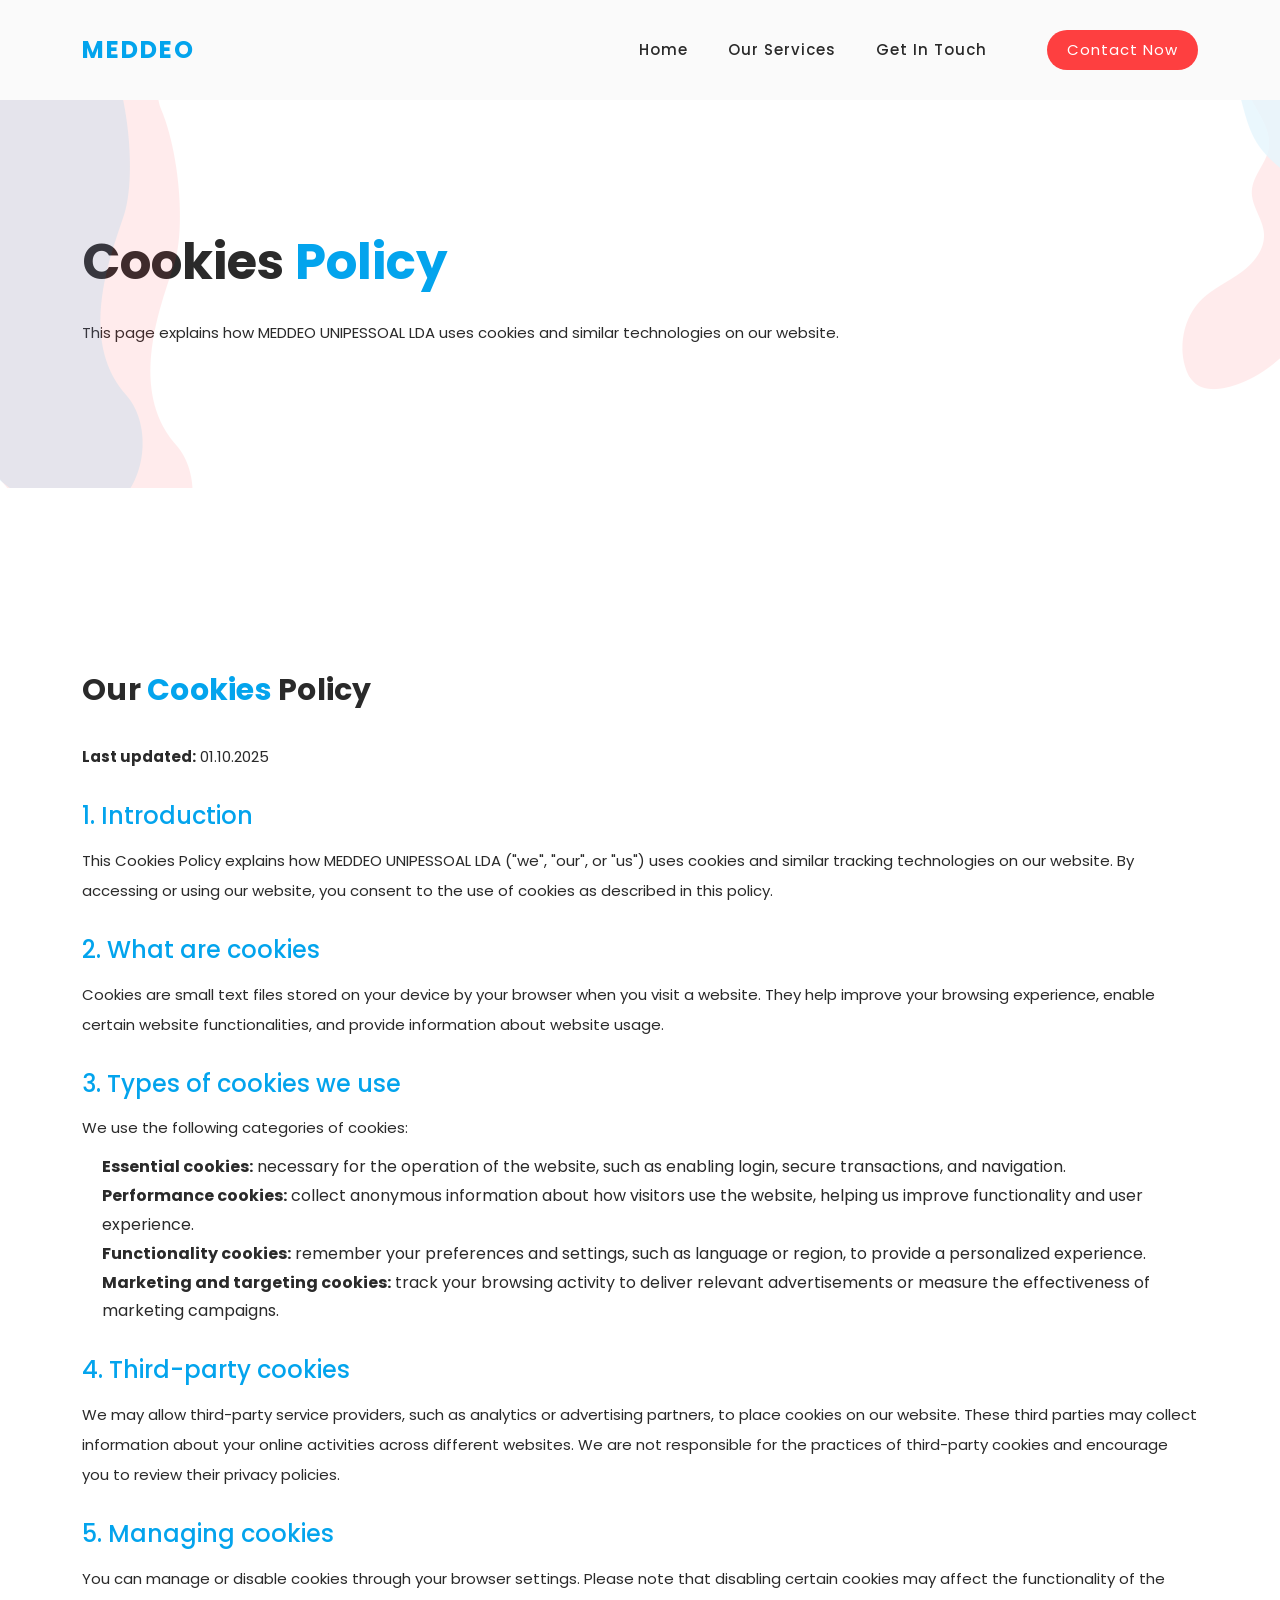
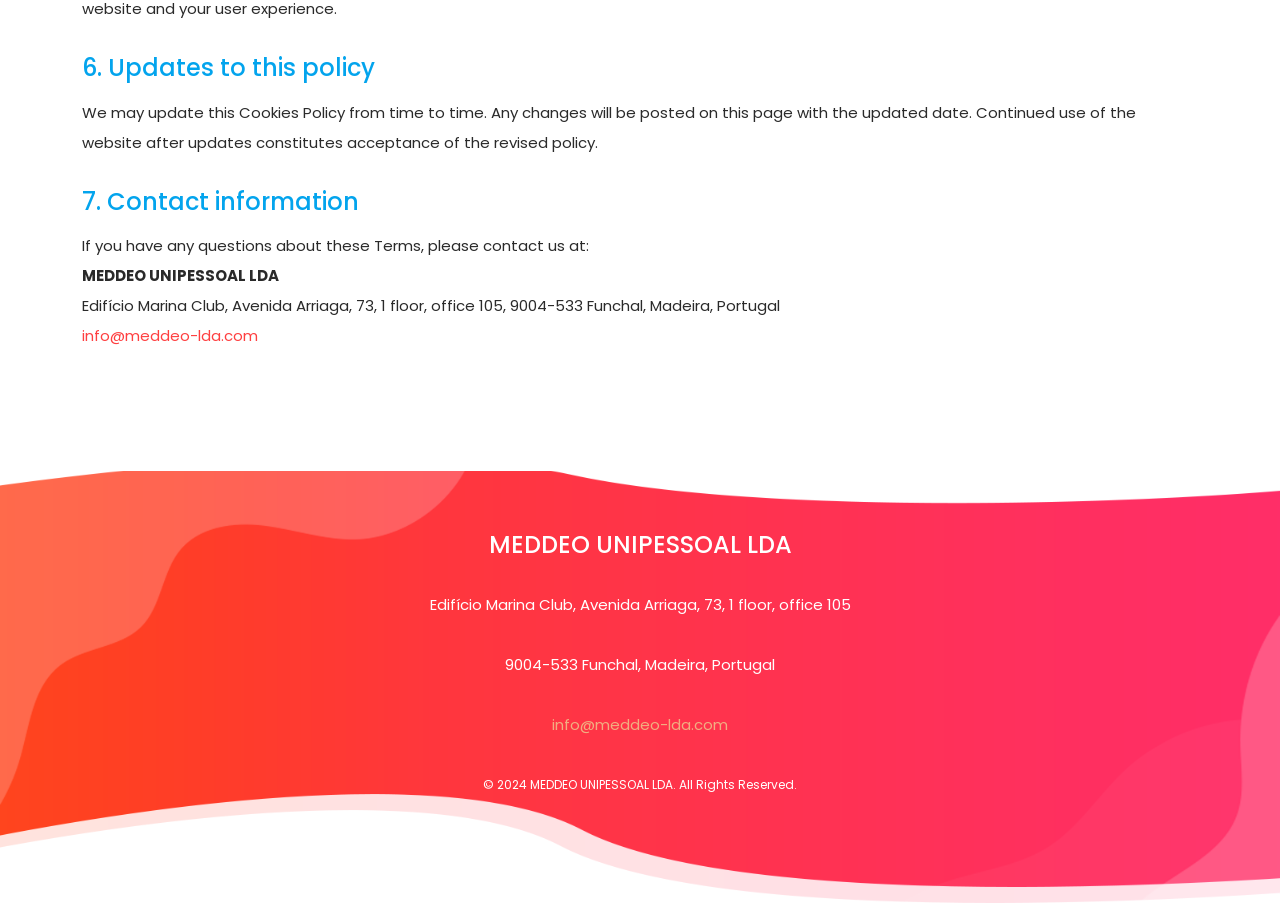
==== commit 19ac0559: "a" ====
--- a/cookies-policy.html
+++ b/cookies-policy.html
@@ -67,7 +67,7 @@
   </header>
   <!-- ***** Header Area End ***** -->
 
-  <div class="main-banner wow fadeIn" id="top" data-wow-duration="1s" data-wow-delay="0.5s" style="padding: 120px 0px 60px 0px;">
+  <div class="main-banner wow fadeIn" id="top" data-wow-duration="1s" data-wow-delay="0.5s" style="padding: 120px 0px 60px 0px; background-color: #f5f5f5;">
     <div class="container">
       <div class="row">
         <div class="col-lg-12">
@@ -84,12 +84,12 @@
     </div>
   </div>
 
-  <div id="about" class="about-us section" style="padding-top: 60px;">
+  <div id="about" class="about-us section" style="padding-top: 60px; background-color: #ffffff; background-image: none;">
     <div class="container">
       <div class="row">
         <div class="col-lg-12">
           <div class="section-heading">
-            <h2>Our <em>Cookies</em> Policy</h2>
+            <h2 style="color: #2a2a2a;">Our <em>Cookies</em> Policy</h2>
             <div style="margin-top: 30px; color: #2a2a2a; line-height: 1.8;">
               <p><strong>Last updated:</strong> 01.10.2025</p>
 
@@ -129,16 +129,16 @@
     </div>
   </div>
 
-  <footer id="newsletter">
+  <footer id="newsletter" style="background-image: url(assets/images/about-bg.png); background-repeat: no-repeat; background-position: center center; background-size: cover; padding: 60px 0px;">
     <div class="container">
       <div class="row">
         <div class="col-lg-12 wow fadeIn" data-wow-duration="1s" data-wow-delay="0.25s">
           <div style="text-align: center; color: #fff;">
-            <h4 style="margin-bottom: 20px;">MEDDEO UNIPESSOAL LDA</h4>
-            <p style="margin-bottom: 10px;">Edifício Marina Club, Avenida Arriaga, 73, 1 floor, office 105</p>
-            <p style="margin-bottom: 10px;">9004-533 Funchal, Madeira, Portugal</p>
-            <p style="margin-bottom: 20px;"><a href="mailto:info@meddeo-lda.com" style="color: #f48840;">info@meddeo-lda.com</a></p>
-            <p style="font-size: 12px; margin-top: 30px;">© 2024 MEDDEO UNIPESSOAL LDA. All Rights Reserved.</p>
+            <h4 style="margin-bottom: 20px; ">MEDDEO UNIPESSOAL LDA</h4>
+            <p style="margin-bottom: 10px; color: #fff;">Edifício Marina Club, Avenida Arriaga, 73, 1 floor, office 105</p>
+            <p style="margin-bottom: 10px; color: #fff;">9004-533 Funchal, Madeira, Portugal</p>
+            <p style="margin-bottom: 20px; color: #fff;"><a href="mailto:info@meddeo-lda.com" style="color: #f2ae81;">info@meddeo-lda.com</a></p>
+            <p style="font-size: 12px; margin-top: 30px;color: #fff;">© 2024 MEDDEO UNIPESSOAL LDA. All Rights Reserved.</p>
           </div>
         </div>
       </div>
--- a/assets/css/templatemo-space-dynamic.css
+++ b/assets/css/templatemo-space-dynamic.css
@@ -959,6 +959,10 @@
   margin-right: 45px;
 }
 
+.about-us .services {
+  margin-left: 40px;
+}
+
 .about-us .services .item {
   margin-bottom: 30px;
 }
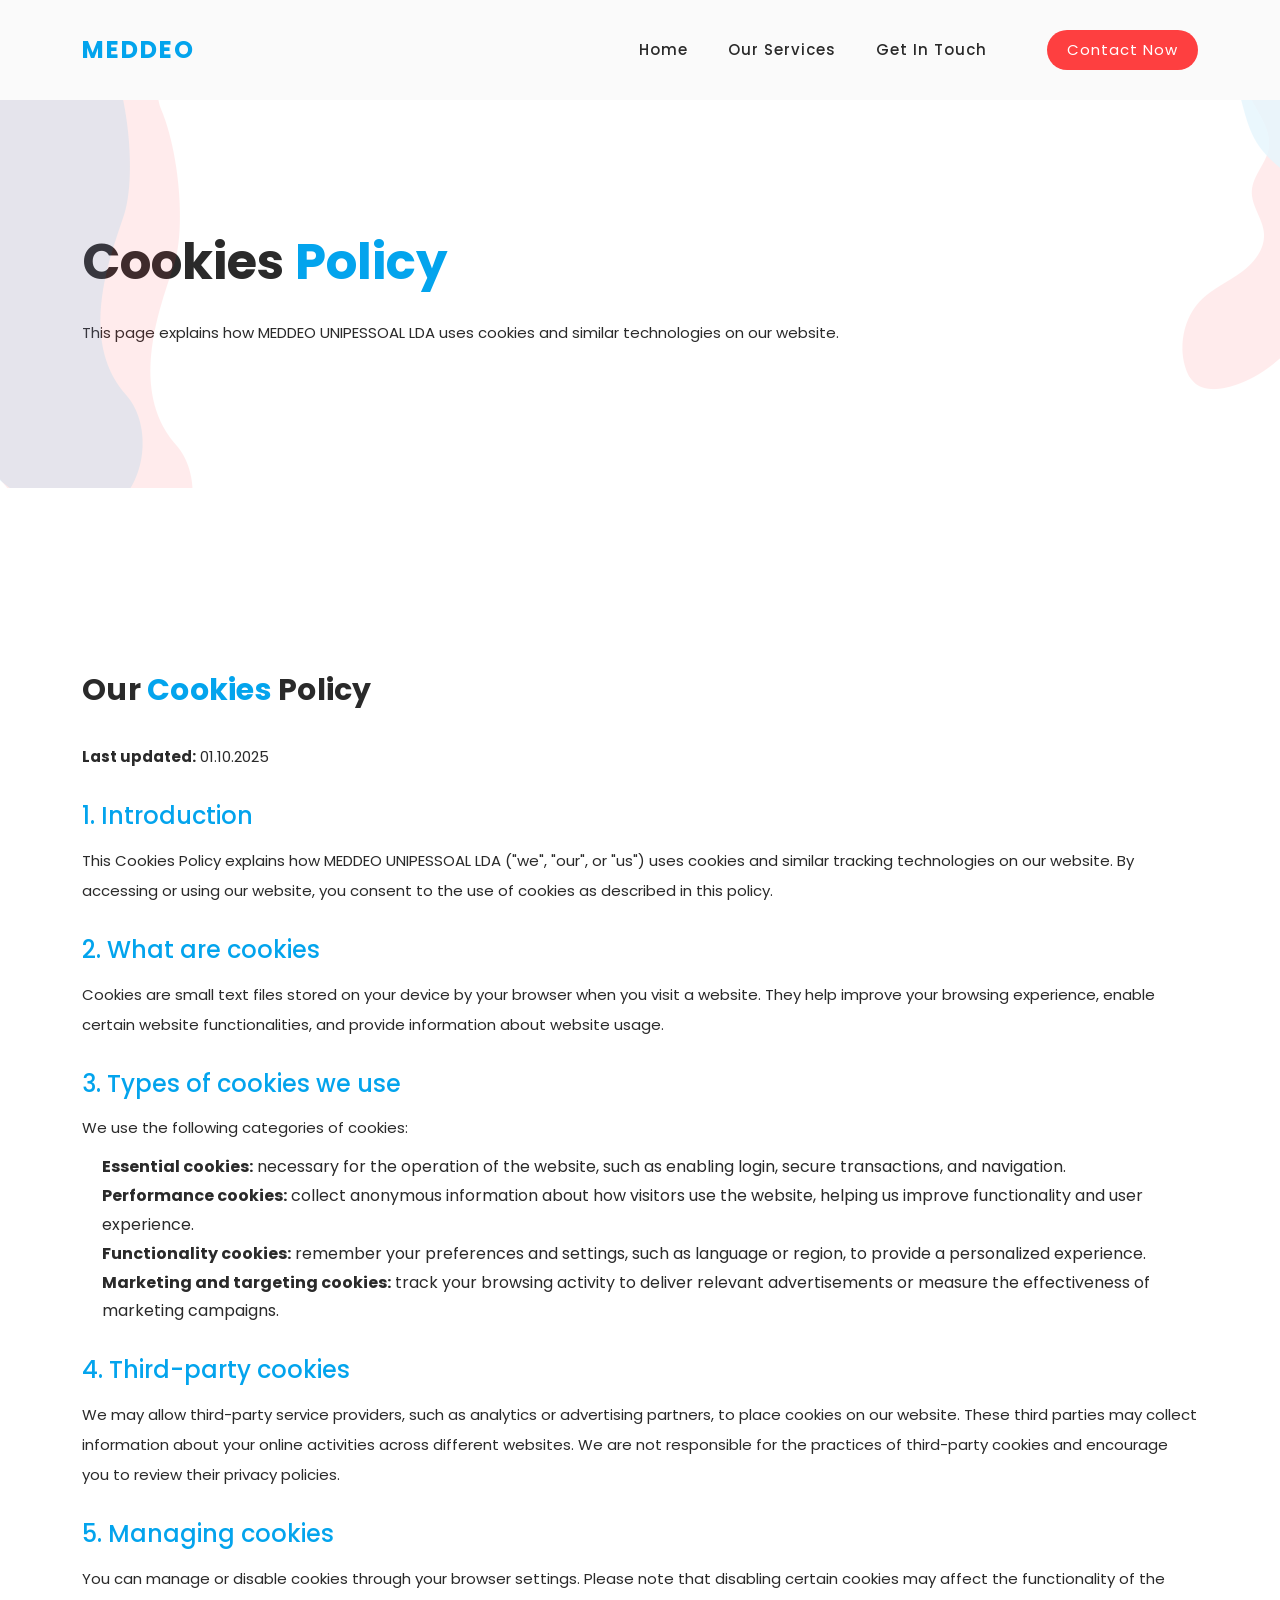
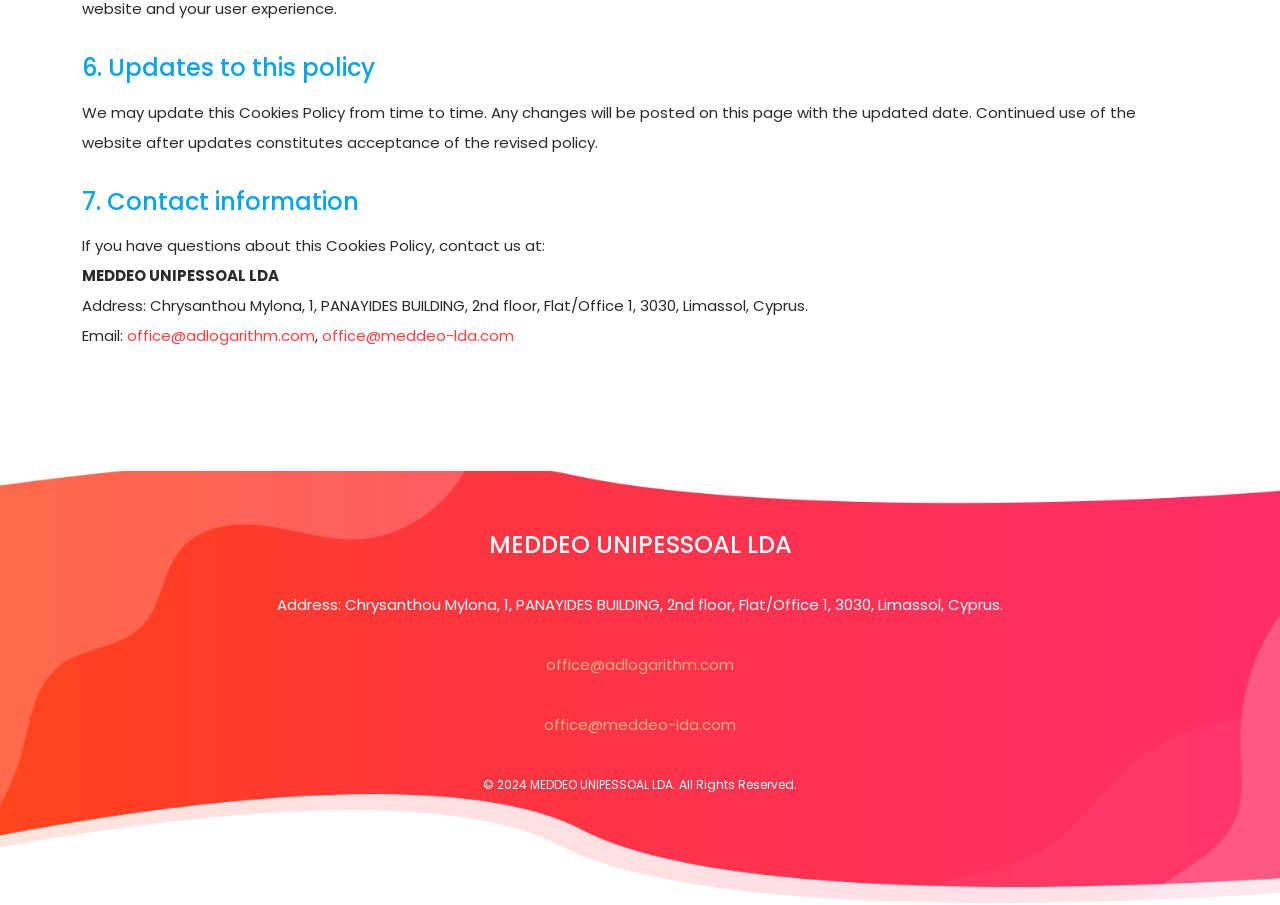
==== commit 5ed9fd15: "Add files via upload Updated contact info" ====
--- a/cookies-policy.html
+++ b/cookies-policy.html
@@ -118,10 +118,10 @@
               <p>We may update this Cookies Policy from time to time. Any changes will be posted on this page with the updated date. Continued use of the website after updates constitutes acceptance of the revised policy.</p>
 
               <h4 style="margin-top: 30px; margin-bottom: 15px; color: #03a4ed;">7. Contact information</h4>
-              <p>If you have any questions about these Terms, please contact us at:</p>
+              <p>If you have questions about this Cookies Policy, contact us at:</p>
               <p><strong>MEDDEO UNIPESSOAL LDA</strong><br>
-              Edifício Marina Club, Avenida Arriaga, 73, 1 floor, office 105, 9004-533 Funchal, Madeira, Portugal<br>
-              <a href="mailto:info@meddeo-lda.com" style="color: #fe3f40;">info@meddeo-lda.com</a></p>
+              Address: Chrysanthou Mylona, 1, PANAYIDES BUILDING, 2nd floor, Flat/Office 1, 3030, Limassol, Cyprus.<br>
+              Email: <a href="mailto:office@adlogarithm.com" style="color: #fe3f40;">office@adlogarithm.com</a>, <a href="mailto:office@meddeo-lda.com" style="color: #fe3f40;">office@meddeo-lda.com</a></p>
             </div>
           </div>
         </div>
@@ -135,9 +135,9 @@
         <div class="col-lg-12 wow fadeIn" data-wow-duration="1s" data-wow-delay="0.25s">
           <div style="text-align: center; color: #fff;">
             <h4 style="margin-bottom: 20px; ">MEDDEO UNIPESSOAL LDA</h4>
-            <p style="margin-bottom: 10px; color: #fff;">Edifício Marina Club, Avenida Arriaga, 73, 1 floor, office 105</p>
-            <p style="margin-bottom: 10px; color: #fff;">9004-533 Funchal, Madeira, Portugal</p>
-            <p style="margin-bottom: 20px; color: #fff;"><a href="mailto:info@meddeo-lda.com" style="color: #f2ae81;">info@meddeo-lda.com</a></p>
+            <p style="margin-bottom: 10px; color: #fff;">Address: Chrysanthou Mylona, 1, PANAYIDES BUILDING, 2nd floor, Flat/Office 1, 3030, Limassol, Cyprus.</p>
+            <p style="margin-bottom: 10px; color: #fff;"><a href="mailto:office@adlogarithm.com" style="color: #f2ae81;">office@adlogarithm.com</a></p>
+            <p style="margin-bottom: 20px; color: #fff;"><a href="mailto:office@meddeo-lda.com" style="color: #f2ae81;">office@meddeo-lda.com</a></p>
             <p style="font-size: 12px; margin-top: 30px;color: #fff;">© 2024 MEDDEO UNIPESSOAL LDA. All Rights Reserved.</p>
           </div>
         </div>
--- a/assets/css/templatemo-space-dynamic.css
+++ b/assets/css/templatemo-space-dynamic.css
@@ -960,7 +960,8 @@
 }
 
 .about-us .services {
-  margin-left: 40px;
+  margin-left: 90px;
+  margin-top: -20px;
 }
 
 .about-us .services .item {
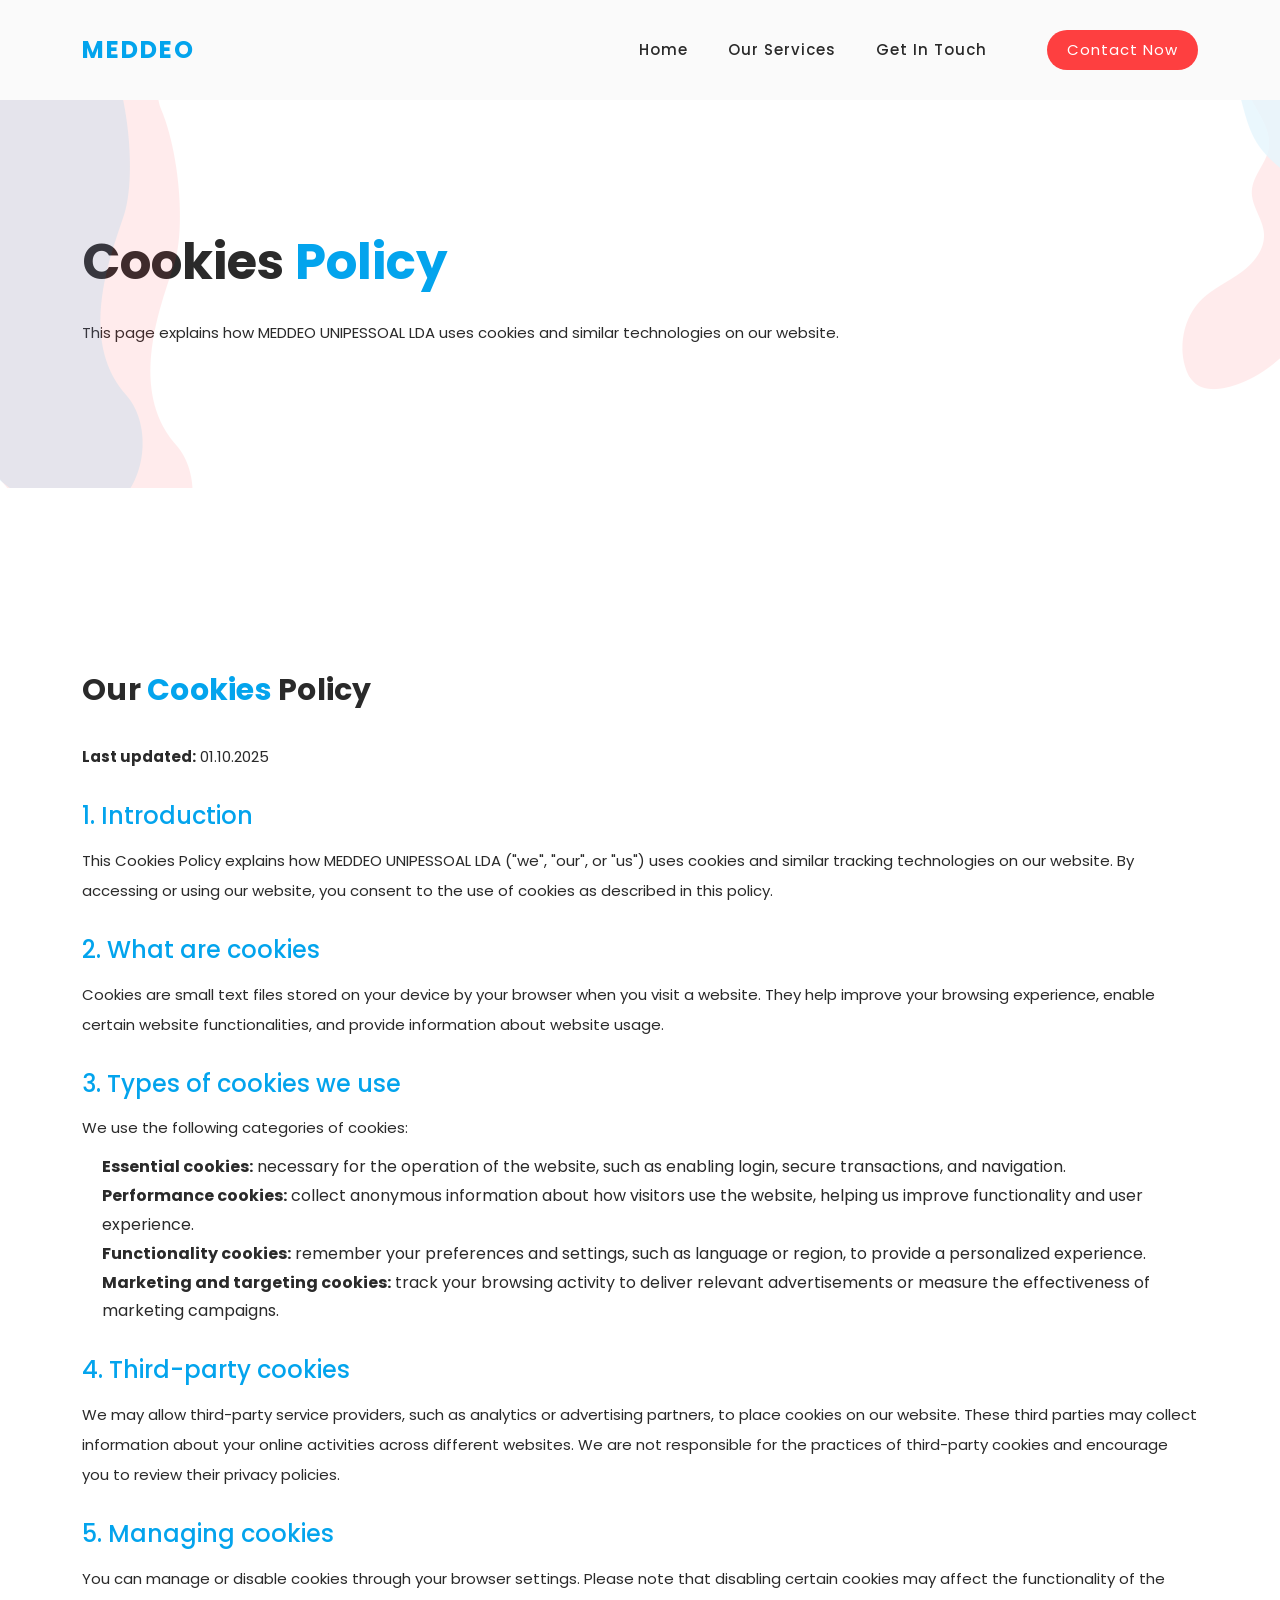
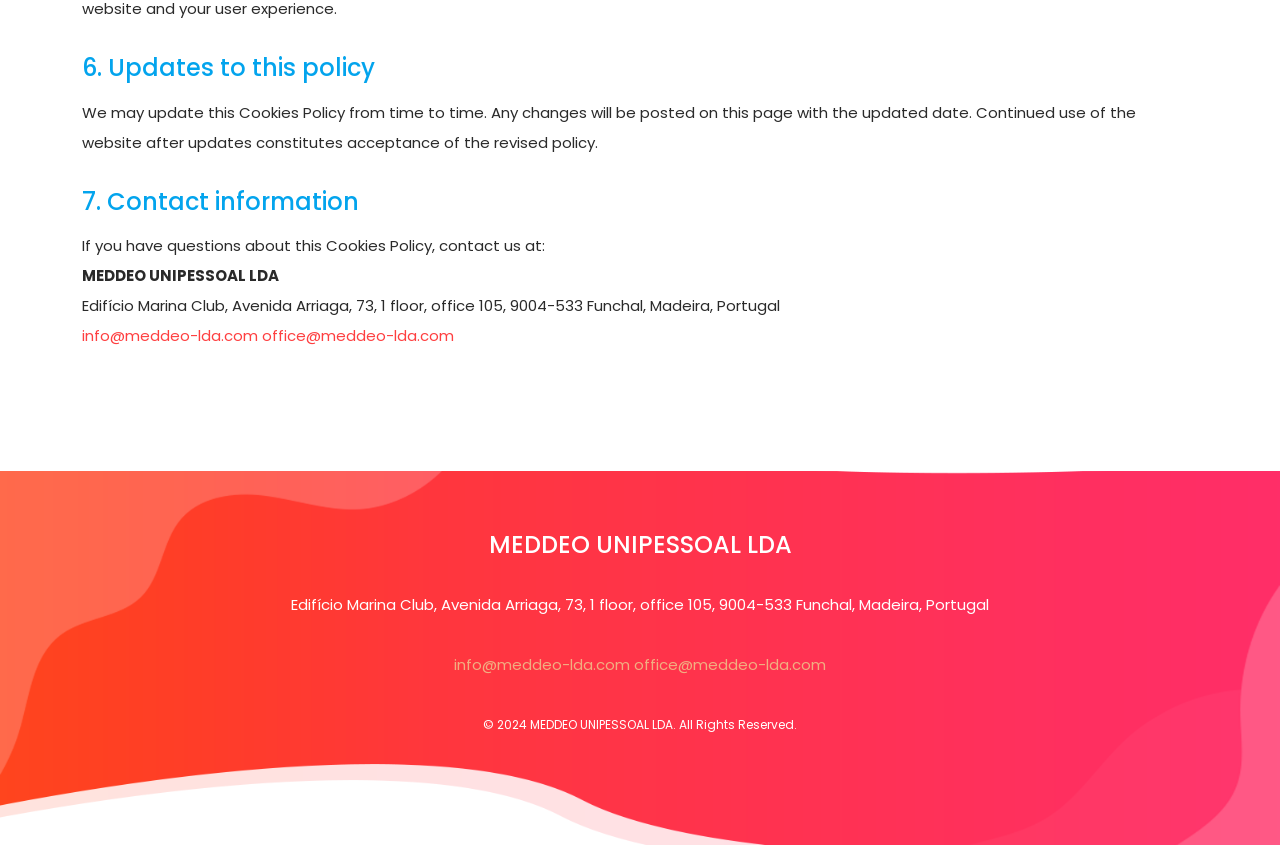
==== commit a1f8e0bf: "Add files via upload" ====
--- a/cookies-policy.html
+++ b/cookies-policy.html
@@ -120,8 +120,8 @@
               <h4 style="margin-top: 30px; margin-bottom: 15px; color: #03a4ed;">7. Contact information</h4>
               <p>If you have questions about this Cookies Policy, contact us at:</p>
               <p><strong>MEDDEO UNIPESSOAL LDA</strong><br>
-              Address: Chrysanthou Mylona, 1, PANAYIDES BUILDING, 2nd floor, Flat/Office 1, 3030, Limassol, Cyprus.<br>
-              Email: <a href="mailto:office@adlogarithm.com" style="color: #fe3f40;">office@adlogarithm.com</a>, <a href="mailto:office@meddeo-lda.com" style="color: #fe3f40;">office@meddeo-lda.com</a></p>
+              Edifício Marina Club, Avenida Arriaga, 73, 1 floor, office 105, 9004-533 Funchal, Madeira, Portugal<br>
+              <a href="mailto:info@meddeo-lda.com" style="color: #fe3f40;">info@meddeo-lda.com</a> <a href="mailto:office@meddeo-lda.com" style="color: #fe3f40;">office@meddeo-lda.com</a></p>
             </div>
           </div>
         </div>
@@ -135,9 +135,8 @@
         <div class="col-lg-12 wow fadeIn" data-wow-duration="1s" data-wow-delay="0.25s">
           <div style="text-align: center; color: #fff;">
             <h4 style="margin-bottom: 20px; ">MEDDEO UNIPESSOAL LDA</h4>
-            <p style="margin-bottom: 10px; color: #fff;">Address: Chrysanthou Mylona, 1, PANAYIDES BUILDING, 2nd floor, Flat/Office 1, 3030, Limassol, Cyprus.</p>
-            <p style="margin-bottom: 10px; color: #fff;"><a href="mailto:office@adlogarithm.com" style="color: #f2ae81;">office@adlogarithm.com</a></p>
-            <p style="margin-bottom: 20px; color: #fff;"><a href="mailto:office@meddeo-lda.com" style="color: #f2ae81;">office@meddeo-lda.com</a></p>
+            <p style="margin-bottom: 10px; color: #fff;">Edifício Marina Club, Avenida Arriaga, 73, 1 floor, office 105, 9004-533 Funchal, Madeira, Portugal</p>
+            <p style="margin-bottom: 20px; color: #fff;"><a href="mailto:info@meddeo-lda.com" style="color: #f2ae81;">info@meddeo-lda.com</a> <a href="mailto:office@meddeo-lda.com" style="color: #f2ae81;">office@meddeo-lda.com</a></p>
             <p style="font-size: 12px; margin-top: 30px;color: #fff;">© 2024 MEDDEO UNIPESSOAL LDA. All Rights Reserved.</p>
           </div>
         </div>
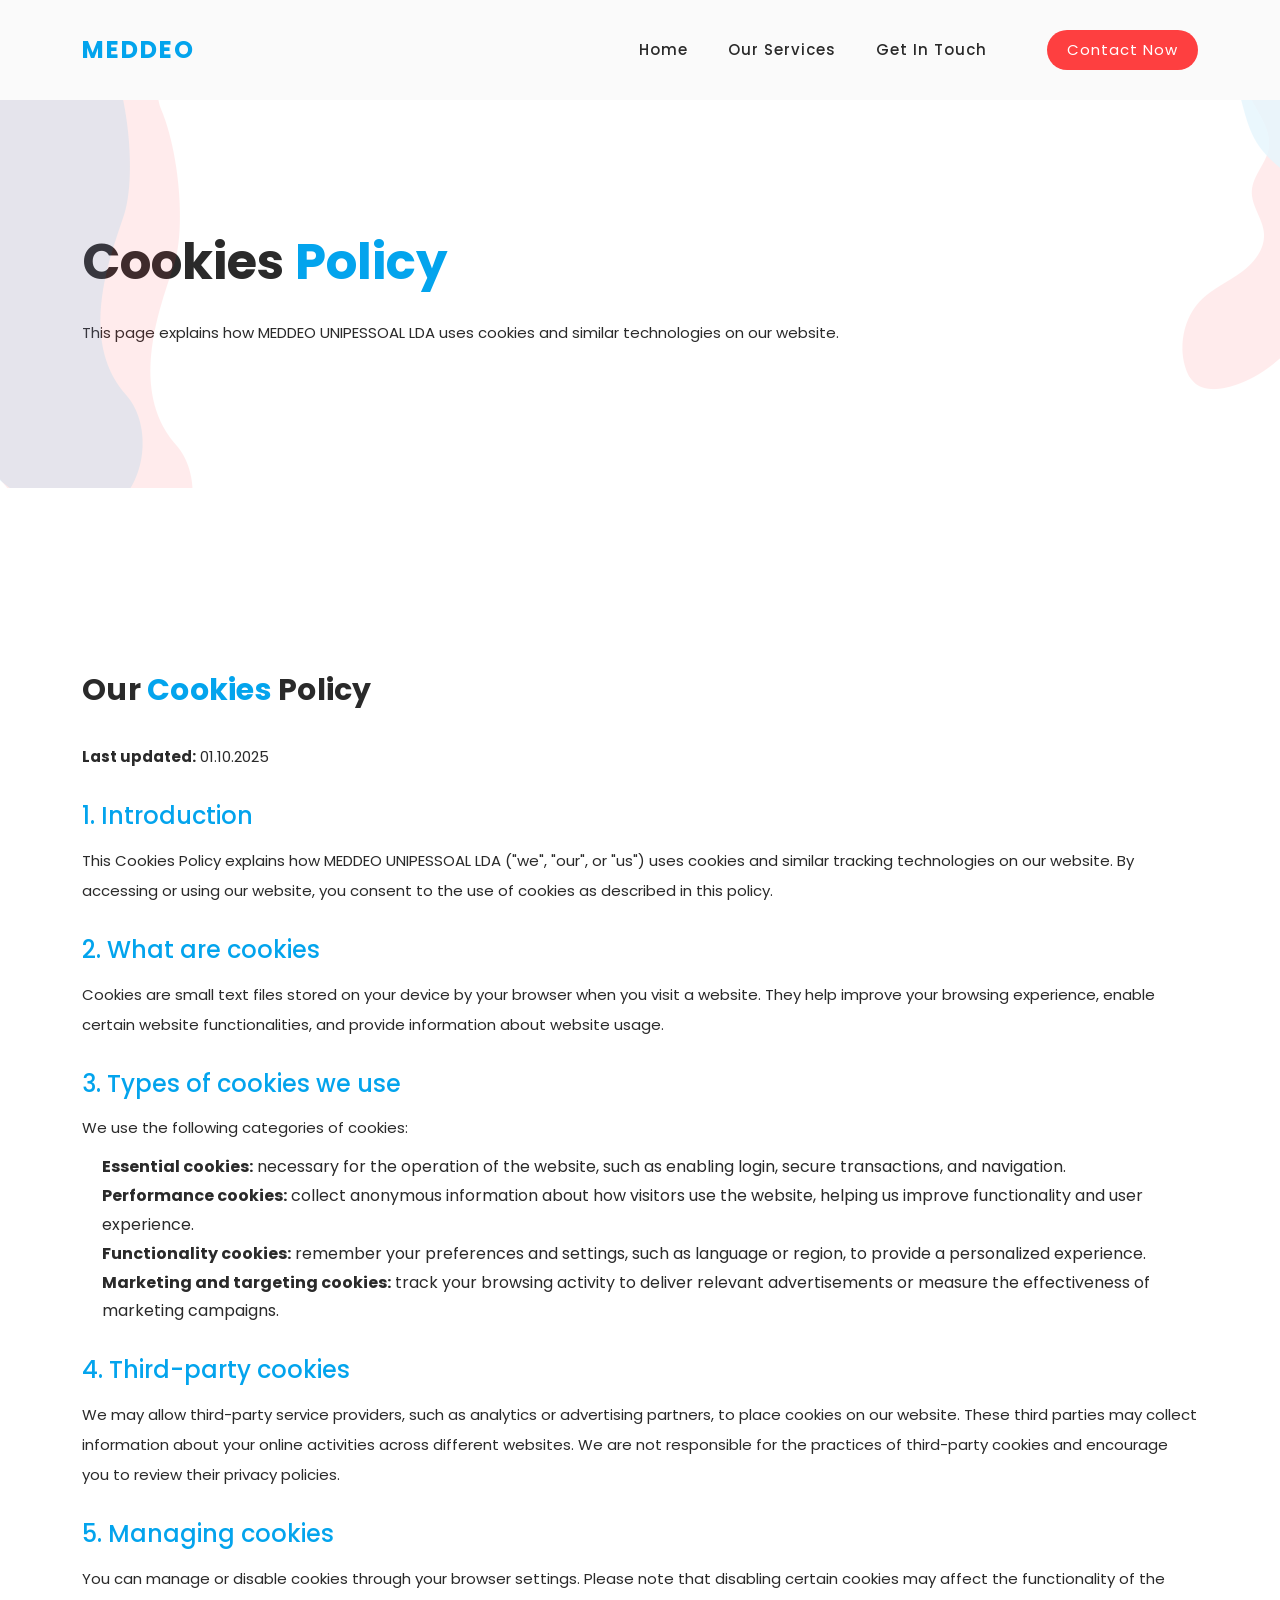
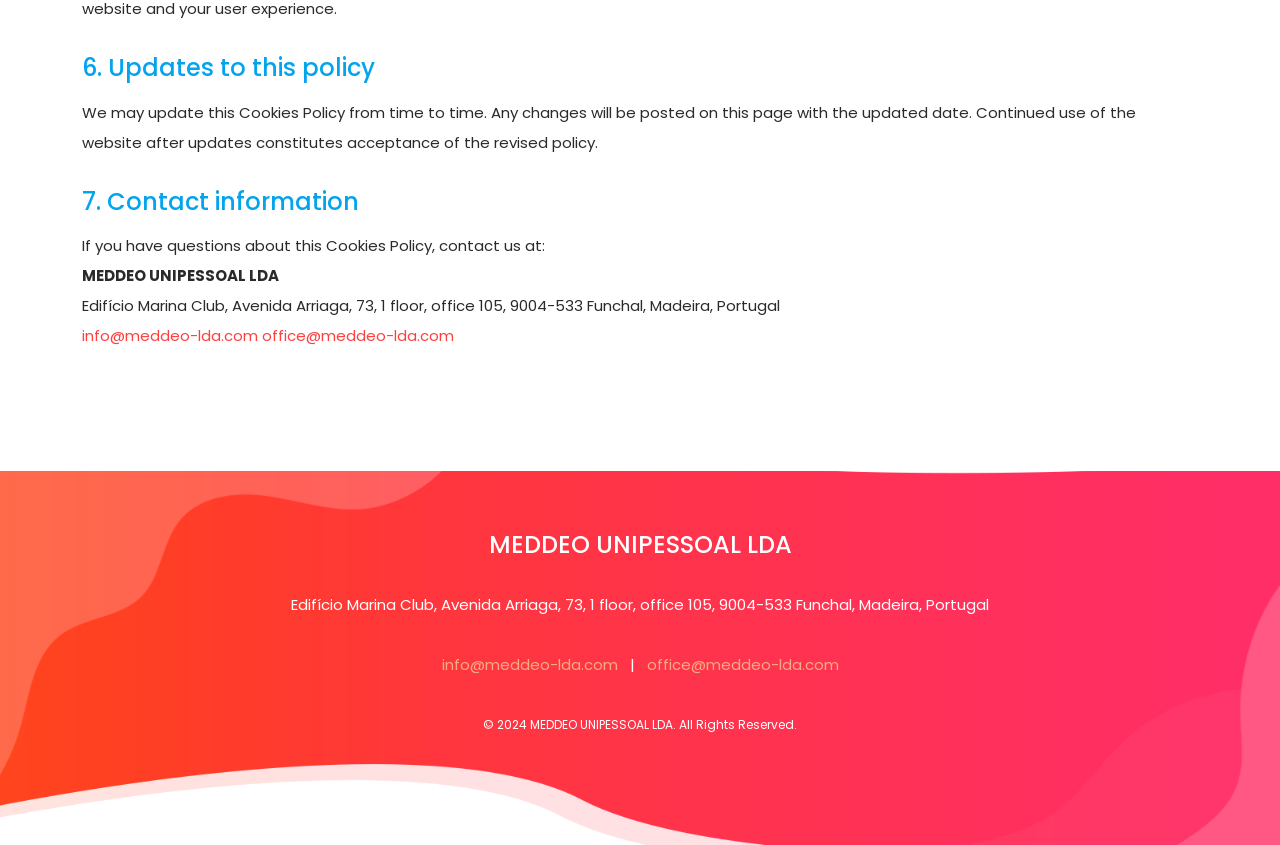
==== commit 10c92e68: "Add files via upload" ====
--- a/cookies-policy.html
+++ b/cookies-policy.html
@@ -136,7 +136,7 @@
           <div style="text-align: center; color: #fff;">
             <h4 style="margin-bottom: 20px; ">MEDDEO UNIPESSOAL LDA</h4>
             <p style="margin-bottom: 10px; color: #fff;">Edifício Marina Club, Avenida Arriaga, 73, 1 floor, office 105, 9004-533 Funchal, Madeira, Portugal</p>
-            <p style="margin-bottom: 20px; color: #fff;"><a href="mailto:info@meddeo-lda.com" style="color: #f2ae81;">info@meddeo-lda.com</a> <a href="mailto:office@meddeo-lda.com" style="color: #f2ae81;">office@meddeo-lda.com</a></p>
+            <p style="margin-bottom: 20px; color: #fff;"><a href="mailto:info@meddeo-lda.com" style="color: #f2ae81;">info@meddeo-lda.com</a> &nbsp; | &nbsp; <a href="mailto:office@meddeo-lda.com" style="color: #f2ae81;">office@meddeo-lda.com</a></p>
             <p style="font-size: 12px; margin-top: 30px;color: #fff;">© 2024 MEDDEO UNIPESSOAL LDA. All Rights Reserved.</p>
           </div>
         </div>
